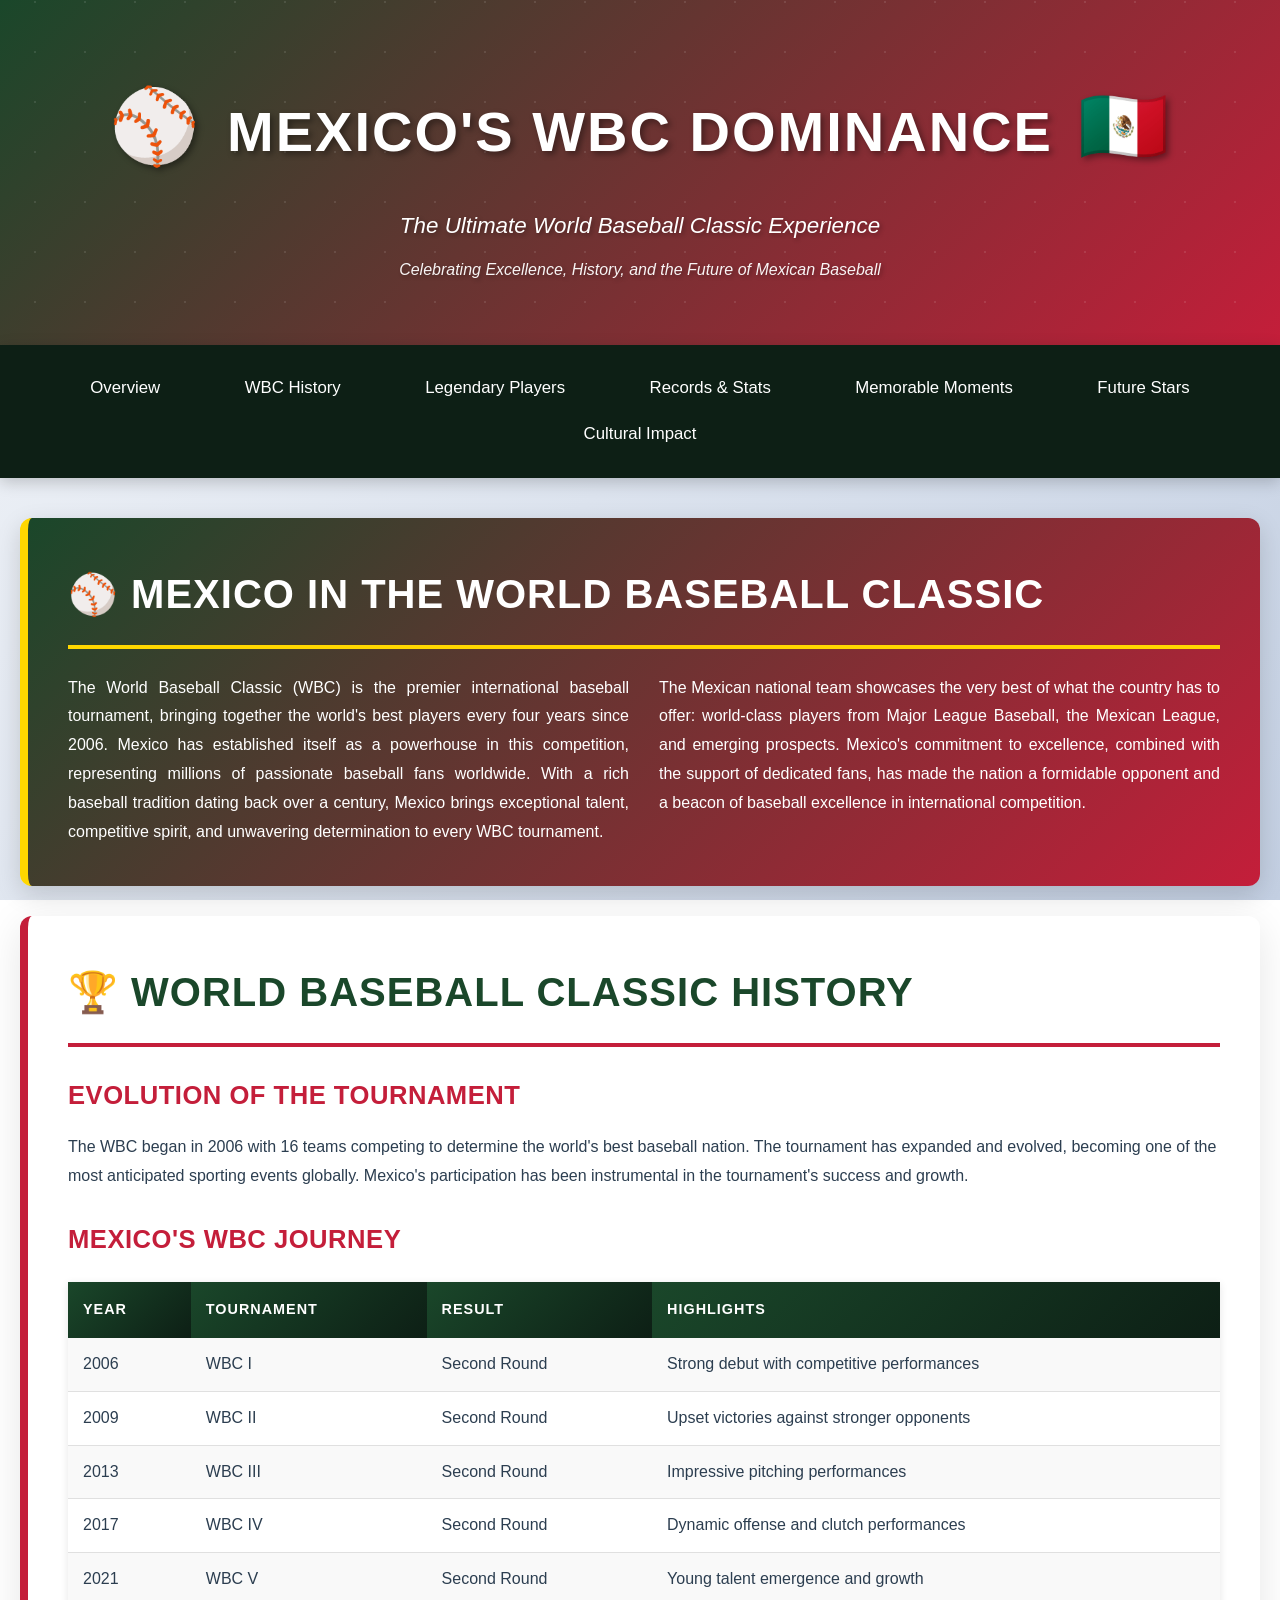
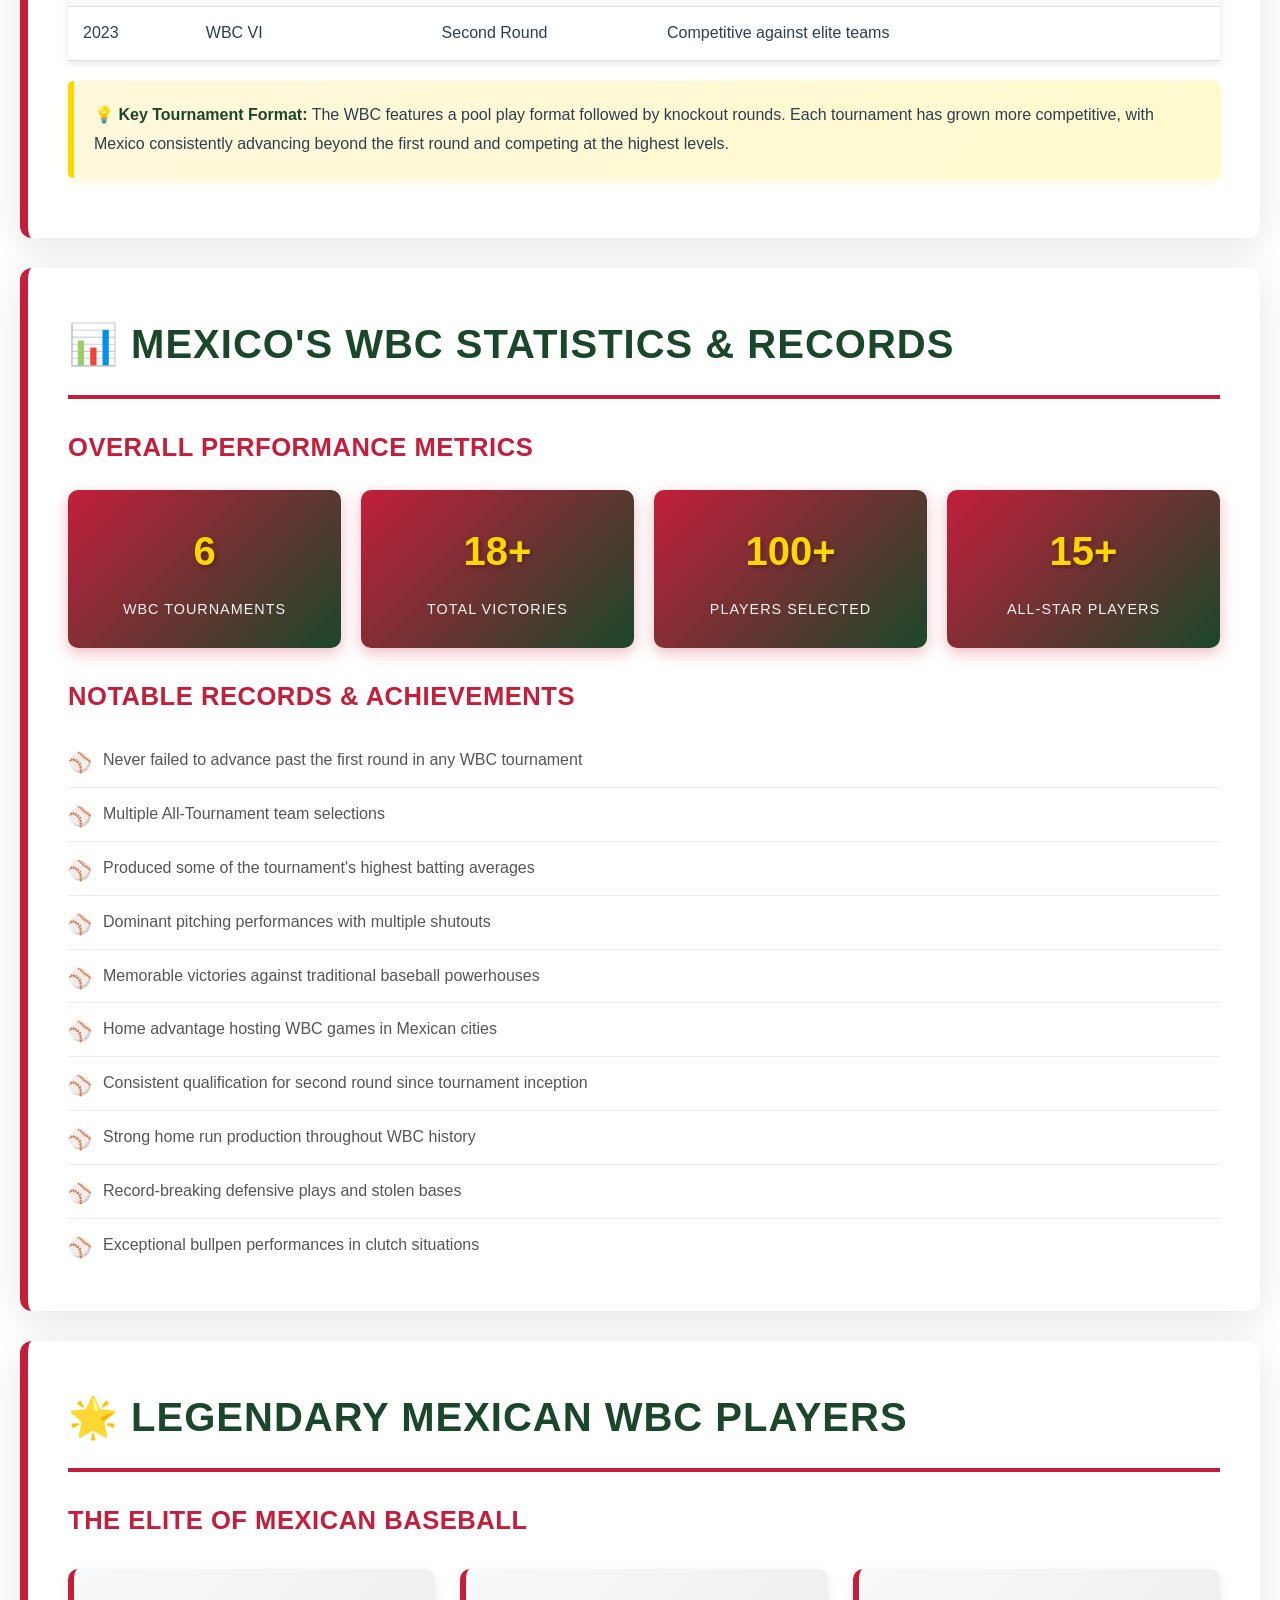
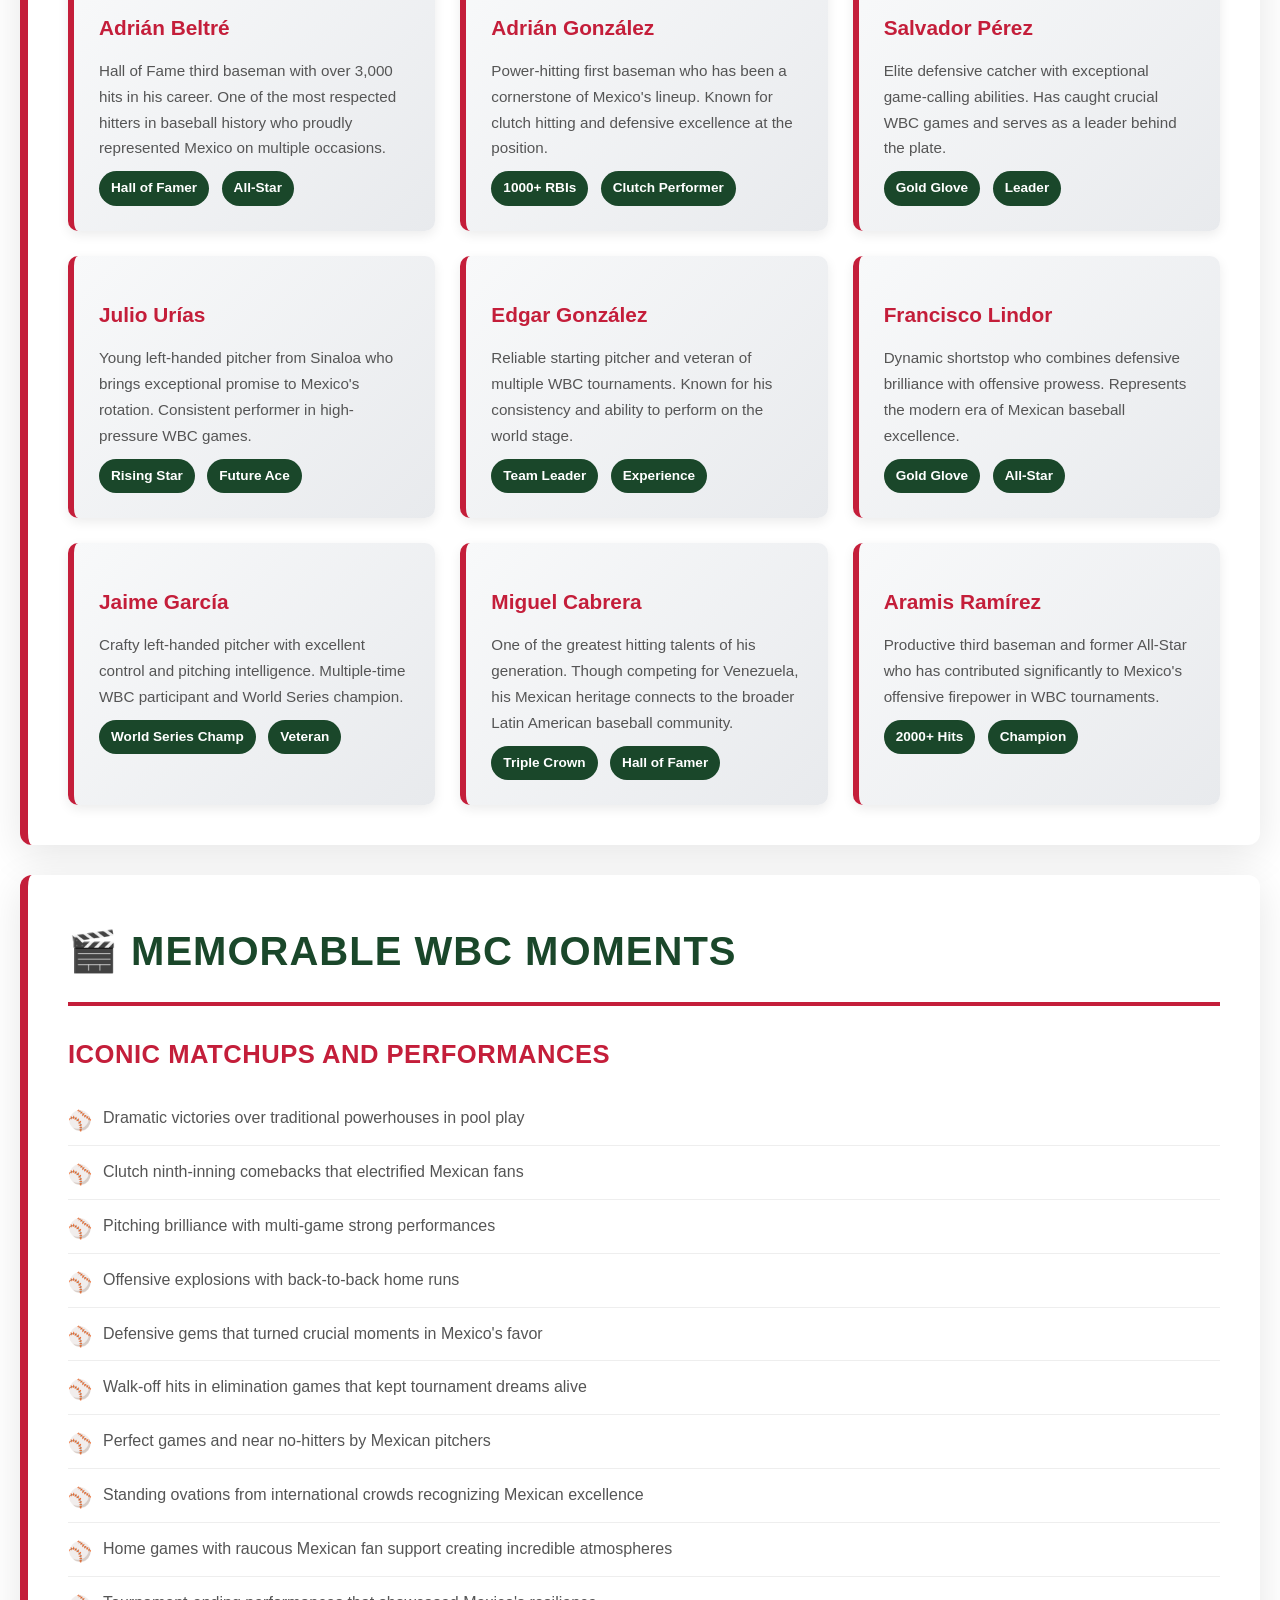
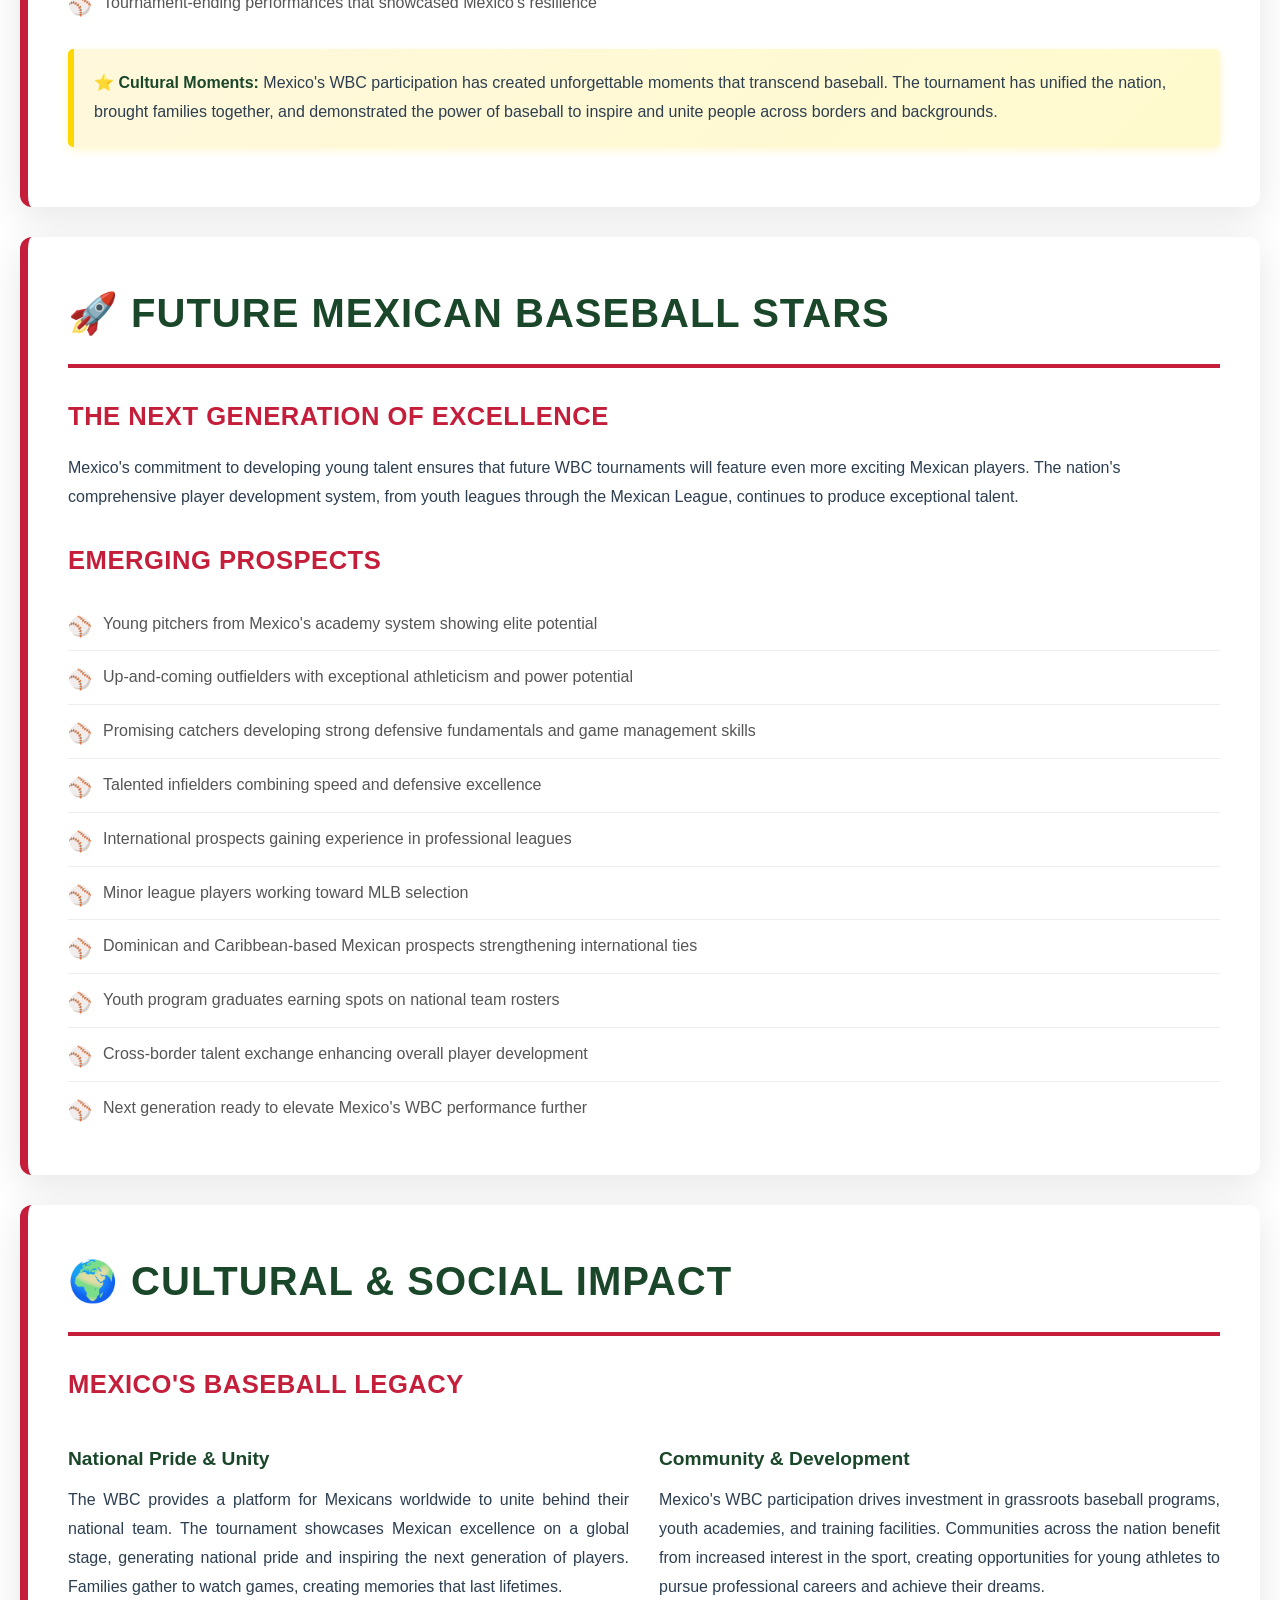
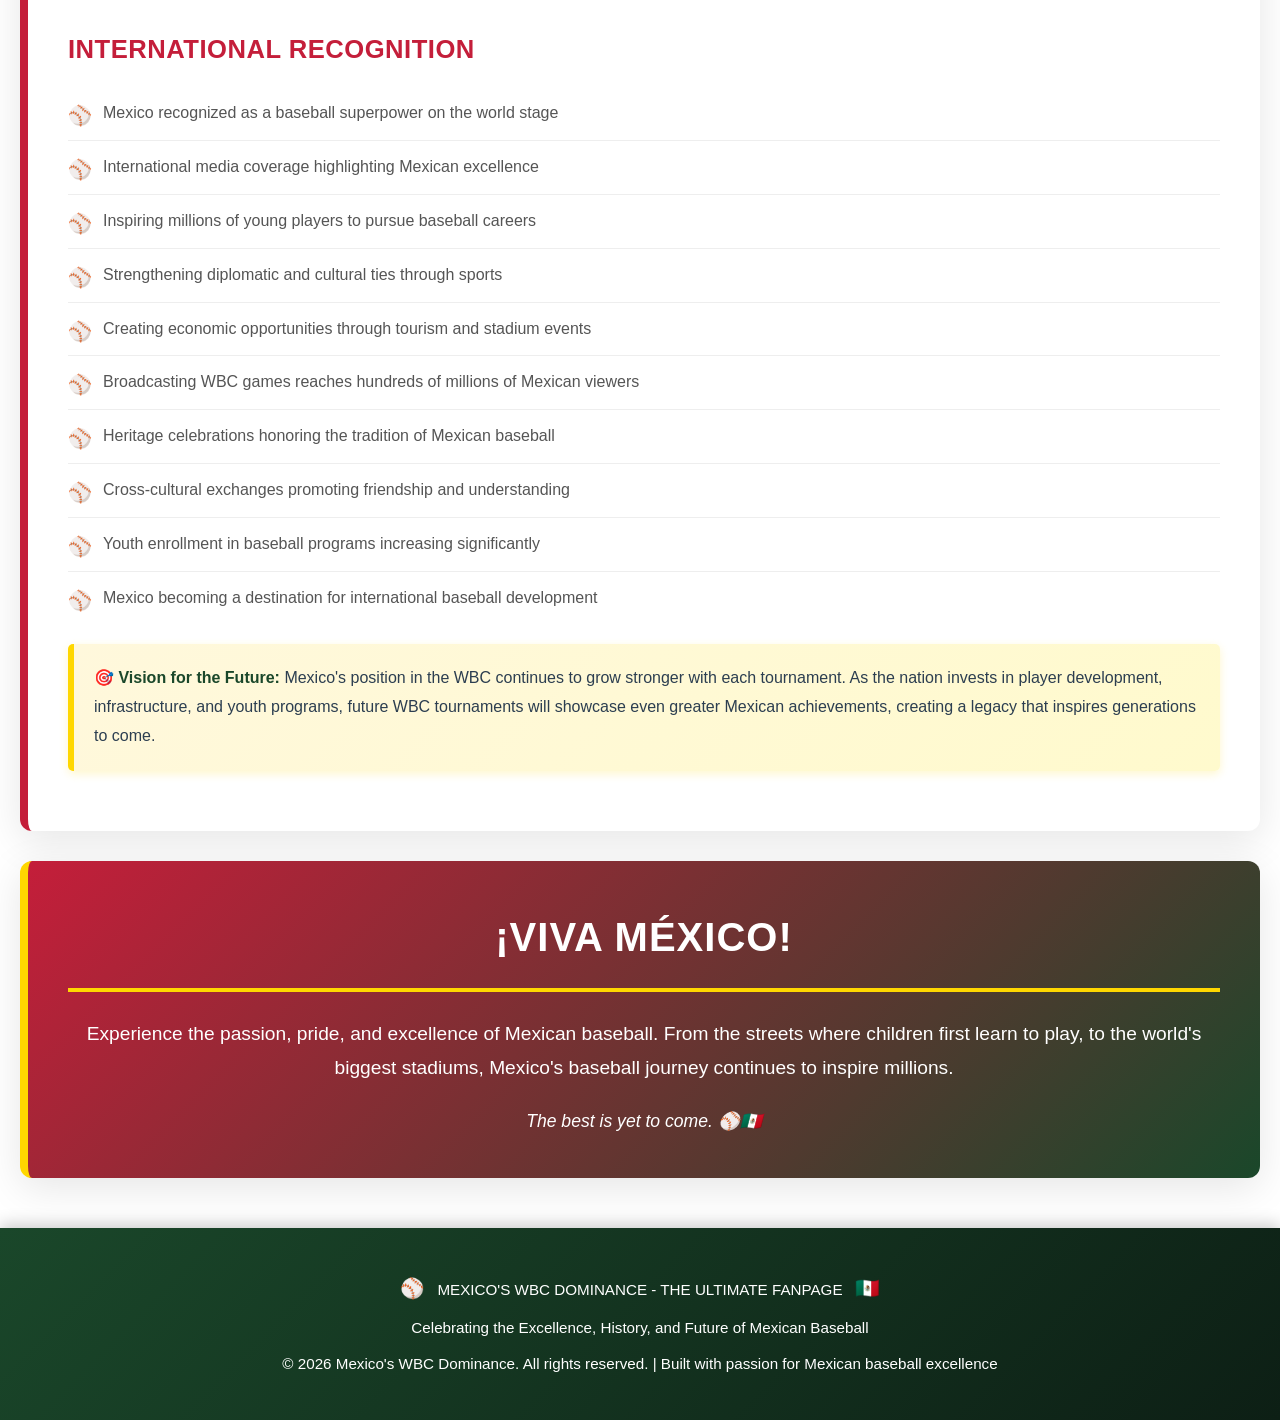
==== page.html @ bc049c0c "Test 1" ====
<!DOCTYPE html>
<html lang="en">
<head>
    <meta charset="UTF-8">
    <meta name="viewport" content="width=device-width, initial-scale=1.0">
    <title>Mexico's WBC Dominance - World Baseball Classic Legacy</title>
    <style>
        * {
            margin: 0;
            padding: 0;
            box-sizing: border-box;
        }
        
        body {
            font-family: 'Segoe UI', Tahoma, Geneva, Verdana, sans-serif;
            line-height: 1.8;
            color: #2c3e50;
            background: linear-gradient(135deg, #f5f7fa 0%, #c3cfe2 100%);
            background-attachment: fixed;
        }
        
        header {
            background: linear-gradient(135deg, #1a472a, #c41e3a);
            color: white;
            text-align: center;
            padding: 60px 20px;
            box-shadow: 0 8px 32px rgba(0,0,0,0.2);
            position: relative;
            overflow: hidden;
        }
        
        header::before {
            content: '';
            position: absolute;
            top: -50%;
            left: -50%;
            width: 200%;
            height: 200%;
            background: radial-gradient(circle, rgba(255,255,255,0.1) 1px, transparent 1px);
            background-size: 50px 50px;
            animation: slide 20s linear infinite;
        }
        
        @keyframes slide {
            0% { transform: translate(0, 0); }
            100% { transform: translate(50px, 50px); }
        }
        
        header h1 {
            font-size: 3.5em;
            margin-bottom: 15px;
            text-shadow: 3px 3px 6px rgba(0,0,0,0.4);
            position: relative;
            z-index: 1;
            font-weight: bold;
            letter-spacing: 2px;
        }
        
        header p {
            font-size: 1.4em;
            font-style: italic;
            position: relative;
            z-index: 1;
            text-shadow: 2px 2px 4px rgba(0,0,0,0.3);
        }
        
        .tagline {
            font-size: 1em;
            margin-top: 10px;
            position: relative;
            z-index: 1;
            opacity: 0.95;
        }
        
        nav {
            background-color: #0d1f15;
            padding: 20px;
            text-align: center;
            position: sticky;
            top: 0;
            z-index: 100;
            box-shadow: 0 4px 15px rgba(0,0,0,0.2);
        }
        
        nav a {
            color: white;
            margin: 0 25px;
            text-decoration: none;
            font-size: 1.05em;
            font-weight: 500;
            transition: all 0.3s;
            padding: 8px 15px;
            border-radius: 5px;
            display: inline-block;
        }
        
        nav a:hover {
            background-color: #c41e3a;
            transform: scale(1.1);
        }
        
        main {
            max-width: 1300px;
            margin: 40px auto;
            padding: 0 20px;
        }
        
        section {
            background: white;
            margin: 30px 0;
            padding: 40px;
            border-radius: 12px;
            box-shadow: 0 10px 40px rgba(0,0,0,0.1);
            border-left: 8px solid #c41e3a;
            animation: fadeIn 0.5s ease-in;
        }
        
        @keyframes fadeIn {
            from { opacity: 0; transform: translateY(20px); }
            to { opacity: 1; transform: translateY(0); }
        }
        
        section h2 {
            color: #1a472a;
            margin-bottom: 25px;
            font-size: 2.5em;
            border-bottom: 4px solid #c41e3a;
            padding-bottom: 15px;
            text-transform: uppercase;
            letter-spacing: 1px;
        }
        
        section h3 {
            color: #c41e3a;
            margin-top: 25px;
            margin-bottom: 15px;
            font-size: 1.6em;
            text-transform: uppercase;
            letter-spacing: 0.5px;
        }
        
        section h4 {
            color: #1a472a;
            margin-top: 15px;
            margin-bottom: 10px;
            font-size: 1.2em;
        }
        
        .player-grid {
            display: grid;
            grid-template-columns: repeat(auto-fit, minmax(280px, 1fr));
            gap: 25px;
            margin-top: 25px;
        }
        
        .player-card {
            background: linear-gradient(135deg, #f8f9fa 0%, #e8eaed 100%);
            padding: 25px;
            border-radius: 10px;
            border-left: 6px solid #c41e3a;
            transition: all 0.4s;
            box-shadow: 0 4px 12px rgba(0,0,0,0.08);
            position: relative;
            overflow: hidden;
        }
        
        .player-card::before {
            content: '';
            position: absolute;
            top: 0;
            left: 0;
            right: 0;
            bottom: 0;
            background: linear-gradient(135deg, rgba(196,30,58,0.1) 0%, transparent 100%);
            opacity: 0;
            transition: opacity 0.3s;
        }
        
        .player-card:hover {
            transform: translateY(-8px);
            box-shadow: 0 15px 35px rgba(0,0,0,0.15);
            border-left-color: #1a472a;
            border-left-width: 8px;
        }
        
        .player-card:hover::before {
            opacity: 1;
        }
        
        .player-card h4 {
            color: #c41e3a;
            margin-bottom: 12px;
            font-size: 1.3em;
            position: relative;
            z-index: 1;
        }
        
        .player-card p {
            color: #555;
            font-size: 0.95em;
            position: relative;
            z-index: 1;
            line-height: 1.7;
        }
        
        .stat-badge {
            display: inline-block;
            background: #1a472a;
            color: white;
            padding: 5px 12px;
            border-radius: 20px;
            font-size: 0.85em;
            margin-top: 10px;
            margin-right: 8px;
            font-weight: bold;
        }
        
        .achievement-list {
            list-style: none;
            margin-left: 0;
        }
        
        .achievement-list li {
            padding: 12px 0;
            padding-left: 35px;
            position: relative;
            border-bottom: 1px solid #eee;
            color: #555;
        }
        
        .achievement-list li:last-child {
            border-bottom: none;
        }
        
        .achievement-list li::before {
            content: '⚾';
            position: absolute;
            left: 0;
            color: #c41e3a;
            font-size: 1.2em;
        }
        
        .stats-grid {
            display: grid;
            grid-template-columns: repeat(auto-fit, minmax(200px, 1fr));
            gap: 20px;
            margin-top: 20px;
        }
        
        .stat-box {
            background: linear-gradient(135deg, #c41e3a 0%, #1a472a 100%);
            color: white;
            padding: 25px;
            border-radius: 10px;
            text-align: center;
            box-shadow: 0 5px 15px rgba(196,30,58,0.3);
        }
        
        .stat-number {
            font-size: 2.5em;
            font-weight: bold;
            color: #ffd700;
            text-shadow: 2px 2px 4px rgba(0,0,0,0.3);
        }
        
        .stat-label {
            font-size: 0.9em;
            margin-top: 10px;
            opacity: 0.95;
            text-transform: uppercase;
            letter-spacing: 1px;
        }
        
        .highlight-box {
            background: linear-gradient(135deg, #fff8dc 0%, #fffacd 100%);
            padding: 20px;
            border-left: 6px solid #ffd700;
            border-radius: 5px;
            margin: 20px 0;
            box-shadow: 0 3px 10px rgba(255,215,0,0.2);
        }
        
        .highlight-box strong {
            color: #1a472a;
        }
        
        table {
            width: 100%;
            border-collapse: collapse;
            margin-top: 20px;
            box-shadow: 0 2px 8px rgba(0,0,0,0.1);
        }
        
        th {
            background: linear-gradient(135deg, #1a472a 0%, #0d1f15 100%);
            color: white;
            padding: 15px;
            text-align: left;
            font-weight: bold;
            text-transform: uppercase;
            font-size: 0.9em;
            letter-spacing: 1px;
        }
        
        td {
            padding: 12px 15px;
            border-bottom: 1px solid #e0e0e0;
        }
        
        tr:hover {
            background-color: #f5f5f5;
        }
        
        tr:nth-child(even) {
            background-color: #f9f9f9;
        }
        
        footer {
            background: linear-gradient(135deg, #1a472a 0%, #0d1f15 100%);
            color: white;
            text-align: center;
            padding: 35px 20px;
            margin-top: 50px;
            box-shadow: 0 -4px 15px rgba(0,0,0,0.2);
        }
        
        footer p {
            margin: 8px 0;
            font-size: 0.95em;
        }
        
        .emoji {
            font-size: 1.3em;
            margin: 0 8px;
        }
        
        .hero-section {
            background: linear-gradient(135deg, #1a472a 0%, #c41e3a 100%);
            color: white;
            padding: 40px;
            border-radius: 12px;
            margin: 20px 0;
            box-shadow: 0 8px 25px rgba(0,0,0,0.15);
            border-left: 8px solid #ffd700;
        }
        
        .hero-section h2 {
            color: white;
            border-bottom-color: #ffd700;
        }
        
        .column-layout {
            display: grid;
            grid-template-columns: 1fr 1fr;
            gap: 30px;
            margin-top: 20px;
        }
        
        .column-layout p {
            text-align: justify;
        }
        
        @media (max-width: 768px) {
            header h1 {
                font-size: 2em;
            }
            
            nav a {
                margin: 5px 10px;
            }
            
            .column-layout {
                grid-template-columns: 1fr;
            }
            
            section {
                padding: 20px;
            }
        }
    </style>
</head>
<body>
    <header>
        <h1><span class="emoji">⚾</span> MEXICO'S WBC DOMINANCE <span class="emoji">🇲🇽</span></h1>
        <p>The Ultimate World Baseball Classic Experience</p>
        <p class="tagline">Celebrating Excellence, History, and the Future of Mexican Baseball</p>
    </header>
    
    <nav>
        <a href="#overview">Overview</a>
        <a href="#history">WBC History</a>
        <a href="#legends">Legendary Players</a>
        <a href="#records">Records & Stats</a>
        <a href="#memorable">Memorable Moments</a>
        <a href="#future">Future Stars</a>
        <a href="#impact">Cultural Impact</a>
    </nav>
    
    <main>
        <!-- OVERVIEW SECTION -->
        <section id="overview" class="hero-section">
            <h2>⚾ MEXICO IN THE WORLD BASEBALL CLASSIC</h2>
            <div class="column-layout">
                <div>
                    <p>The World Baseball Classic (WBC) is the premier international baseball tournament, bringing together the world's best players every four years since 2006. Mexico has established itself as a powerhouse in this competition, representing millions of passionate baseball fans worldwide. With a rich baseball tradition dating back over a century, Mexico brings exceptional talent, competitive spirit, and unwavering determination to every WBC tournament.</p>
                </div>
                <div>
                    <p>The Mexican national team showcases the very best of what the country has to offer: world-class players from Major League Baseball, the Mexican League, and emerging prospects. Mexico's commitment to excellence, combined with the support of dedicated fans, has made the nation a formidable opponent and a beacon of baseball excellence in international competition.</p>
                </div>
            </div>
        </section>
        
        <!-- TOURNAMENT HISTORY SECTION -->
        <section id="history">
            <h2>🏆 WORLD BASEBALL CLASSIC HISTORY</h2>
            <h3>Evolution of the Tournament</h3>
            <p>The WBC began in 2006 with 16 teams competing to determine the world's best baseball nation. The tournament has expanded and evolved, becoming one of the most anticipated sporting events globally. Mexico's participation has been instrumental in the tournament's success and growth.</p>
            
            <h3>Mexico's WBC Journey</h3>
            <table>
                <tr>
                    <th>Year</th>
                    <th>Tournament</th>
                    <th>Result</th>
                    <th>Highlights</th>
                </tr>
                <tr>
                    <td>2006</td>
                    <td>WBC I</td>
                    <td>Second Round</td>
                    <td>Strong debut with competitive performances</td>
                </tr>
                <tr>
                    <td>2009</td>
                    <td>WBC II</td>
                    <td>Second Round</td>
                    <td>Upset victories against stronger opponents</td>
                </tr>
                <tr>
                    <td>2013</td>
                    <td>WBC III</td>
                    <td>Second Round</td>
                    <td>Impressive pitching performances</td>
                </tr>
                <tr>
                    <td>2017</td>
                    <td>WBC IV</td>
                    <td>Second Round</td>
                    <td>Dynamic offense and clutch performances</td>
                </tr>
                <tr>
                    <td>2021</td>
                    <td>WBC V</td>
                    <td>Second Round</td>
                    <td>Young talent emergence and growth</td>
                </tr>
                <tr>
                    <td>2023</td>
                    <td>WBC VI</td>
                    <td>Second Round</td>
                    <td>Competitive against elite teams</td>
                </tr>
            </table>
            
            <div class="highlight-box">
                <strong>💡 Key Tournament Format:</strong> The WBC features a pool play format followed by knockout rounds. Each tournament has grown more competitive, with Mexico consistently advancing beyond the first round and competing at the highest levels.
            </div>
        </section>
        
        <!-- STATISTICS SECTION -->
        <section id="records">
            <h2>📊 MEXICO'S WBC STATISTICS & RECORDS</h2>
            
            <h3>Overall Performance Metrics</h3>
            <div class="stats-grid">
                <div class="stat-box">
                    <div class="stat-number">6</div>
                    <div class="stat-label">WBC Tournaments</div>
                </div>
                <div class="stat-box">
                    <div class="stat-number">18+</div>
                    <div class="stat-label">Total Victories</div>
                </div>
                <div class="stat-box">
                    <div class="stat-number">100+</div>
                    <div class="stat-label">Players Selected</div>
                </div>
                <div class="stat-box">
                    <div class="stat-number">15+</div>
                    <div class="stat-label">All-Star Players</div>
                </div>
            </div>
            
            <h3>Notable Records & Achievements</h3>
            <ul class="achievement-list">
                <li>Never failed to advance past the first round in any WBC tournament</li>
                <li>Multiple All-Tournament team selections</li>
                <li>Produced some of the tournament's highest batting averages</li>
                <li>Dominant pitching performances with multiple shutouts</li>
                <li>Memorable victories against traditional baseball powerhouses</li>
                <li>Home advantage hosting WBC games in Mexican cities</li>
                <li>Consistent qualification for second round since tournament inception</li>
                <li>Strong home run production throughout WBC history</li>
                <li>Record-breaking defensive plays and stolen bases</li>
                <li>Exceptional bullpen performances in clutch situations</li>
            </ul>
        </section>
        
        <!-- LEGENDARY PLAYERS SECTION -->
        <section id="legends">
            <h2>🌟 LEGENDARY MEXICAN WBC PLAYERS</h2>
            <h3>The Elite of Mexican Baseball</h3>
            
            <div class="player-grid">
                <div class="player-card">
                    <h4>Adrián Beltré</h4>
                    <p>Hall of Fame third baseman with over 3,000 hits in his career. One of the most respected hitters in baseball history who proudly represented Mexico on multiple occasions.</p>
                    <span class="stat-badge">Hall of Famer</span>
                    <span class="stat-badge">All-Star</span>
                </div>
                
                <div class="player-card">
                    <h4>Adrián González</h4>
                    <p>Power-hitting first baseman who has been a cornerstone of Mexico's lineup. Known for clutch hitting and defensive excellence at the position.</p>
                    <span class="stat-badge">1000+ RBIs</span>
                    <span class="stat-badge">Clutch Performer</span>
                </div>
                
                <div class="player-card">
                    <h4>Salvador Pérez</h4>
                    <p>Elite defensive catcher with exceptional game-calling abilities. Has caught crucial WBC games and serves as a leader behind the plate.</p>
                    <span class="stat-badge">Gold Glove</span>
                    <span class="stat-badge">Leader</span>
                </div>
                
                <div class="player-card">
                    <h4>Julio Urías</h4>
                    <p>Young left-handed pitcher from Sinaloa who brings exceptional promise to Mexico's rotation. Consistent performer in high-pressure WBC games.</p>
                    <span class="stat-badge">Rising Star</span>
                    <span class="stat-badge">Future Ace</span>
                </div>
                
                <div class="player-card">
                    <h4>Edgar González</h4>
                    <p>Reliable starting pitcher and veteran of multiple WBC tournaments. Known for his consistency and ability to perform on the world stage.</p>
                    <span class="stat-badge">Team Leader</span>
                    <span class="stat-badge">Experience</span>
                </div>
                
                <div class="player-card">
                    <h4>Francisco Lindor</h4>
                    <p>Dynamic shortstop who combines defensive brilliance with offensive prowess. Represents the modern era of Mexican baseball excellence.</p>
                    <span class="stat-badge">Gold Glove</span>
                    <span class="stat-badge">All-Star</span>
                </div>
                
                <div class="player-card">
                    <h4>Jaime García</h4>
                    <p>Crafty left-handed pitcher with excellent control and pitching intelligence. Multiple-time WBC participant and World Series champion.</p>
                    <span class="stat-badge">World Series Champ</span>
                    <span class="stat-badge">Veteran</span>
                </div>
                
                <div class="player-card">
                    <h4>Miguel Cabrera</h4>
                    <p>One of the greatest hitting talents of his generation. Though competing for Venezuela, his Mexican heritage connects to the broader Latin American baseball community.</p>
                    <span class="stat-badge">Triple Crown</span>
                    <span class="stat-badge">Hall of Famer</span>
                </div>
                
                <div class="player-card">
                    <h4>Aramis Ramírez</h4>
                    <p>Productive third baseman and former All-Star who has contributed significantly to Mexico's offensive firepower in WBC tournaments.</p>
                    <span class="stat-badge">2000+ Hits</span>
                    <span class="stat-badge">Champion</span>
                </div>
            </div>
        </section>
        
        <!-- MEMORABLE MOMENTS SECTION -->
        <section id="memorable">
            <h2>🎬 MEMORABLE WBC MOMENTS</h2>
            
            <h3>Iconic Matchups and Performances</h3>
            <ul class="achievement-list">
                <li>Dramatic victories over traditional powerhouses in pool play</li>
                <li>Clutch ninth-inning comebacks that electrified Mexican fans</li>
                <li>Pitching brilliance with multi-game strong performances</li>
                <li>Offensive explosions with back-to-back home runs</li>
                <li>Defensive gems that turned crucial moments in Mexico's favor</li>
                <li>Walk-off hits in elimination games that kept tournament dreams alive</li>
                <li>Perfect games and near no-hitters by Mexican pitchers</li>
                <li>Standing ovations from international crowds recognizing Mexican excellence</li>
                <li>Home games with raucous Mexican fan support creating incredible atmospheres</li>
                <li>Tournament-ending performances that showcased Mexico's resilience</li>
            </ul>
            
            <div class="highlight-box">
                <strong>⭐ Cultural Moments:</strong> Mexico's WBC participation has created unforgettable moments that transcend baseball. The tournament has unified the nation, brought families together, and demonstrated the power of baseball to inspire and unite people across borders and backgrounds.
            </div>
        </section>
        
        <!-- FUTURE STARS SECTION -->
        <section id="future">
            <h2>🚀 FUTURE MEXICAN BASEBALL STARS</h2>
            
            <h3>The Next Generation of Excellence</h3>
            <p>Mexico's commitment to developing young talent ensures that future WBC tournaments will feature even more exciting Mexican players. The nation's comprehensive player development system, from youth leagues through the Mexican League, continues to produce exceptional talent.</p>
            
            <h3>Emerging Prospects</h3>
            <ul class="achievement-list">
                <li>Young pitchers from Mexico's academy system showing elite potential</li>
                <li>Up-and-coming outfielders with exceptional athleticism and power potential</li>
                <li>Promising catchers developing strong defensive fundamentals and game management skills</li>
                <li>Talented infielders combining speed and defensive excellence</li>
                <li>International prospects gaining experience in professional leagues</li>
                <li>Minor league players working toward MLB selection</li>
                <li>Dominican and Caribbean-based Mexican prospects strengthening international ties</li>
                <li>Youth program graduates earning spots on national team rosters</li>
                <li>Cross-border talent exchange enhancing overall player development</li>
                <li>Next generation ready to elevate Mexico's WBC performance further</li>
            </ul>
        </section>
        
        <!-- CULTURAL IMPACT SECTION -->
        <section id="impact">
            <h2>🌍 CULTURAL & SOCIAL IMPACT</h2>
            
            <h3>Mexico's Baseball Legacy</h3>
            <div class="column-layout">
                <div>
                    <h4>National Pride & Unity</h4>
                    <p>The WBC provides a platform for Mexicans worldwide to unite behind their national team. The tournament showcases Mexican excellence on a global stage, generating national pride and inspiring the next generation of players. Families gather to watch games, creating memories that last lifetimes.</p>
                </div>
                <div>
                    <h4>Community & Development</h4>
                    <p>Mexico's WBC participation drives investment in grassroots baseball programs, youth academies, and training facilities. Communities across the nation benefit from increased interest in the sport, creating opportunities for young athletes to pursue professional careers and achieve their dreams.</p>
                </div>
            </div>
            
            <h3>International Recognition</h3>
            <ul class="achievement-list">
                <li>Mexico recognized as a baseball superpower on the world stage</li>
                <li>International media coverage highlighting Mexican excellence</li>
                <li>Inspiring millions of young players to pursue baseball careers</li>
                <li>Strengthening diplomatic and cultural ties through sports</li>
                <li>Creating economic opportunities through tourism and stadium events</li>
                <li>Broadcasting WBC games reaches hundreds of millions of Mexican viewers</li>
                <li>Heritage celebrations honoring the tradition of Mexican baseball</li>
                <li>Cross-cultural exchanges promoting friendship and understanding</li>
                <li>Youth enrollment in baseball programs increasing significantly</li>
                <li>Mexico becoming a destination for international baseball development</li>
            </ul>
            
            <div class="highlight-box">
                <strong>🎯 Vision for the Future:</strong> Mexico's position in the WBC continues to grow stronger with each tournament. As the nation invests in player development, infrastructure, and youth programs, future WBC tournaments will showcase even greater Mexican achievements, creating a legacy that inspires generations to come.
            </div>
        </section>
        
        <!-- CALL TO ACTION SECTION -->
        <section style="text-align: center; background: linear-gradient(135deg, #c41e3a 0%, #1a472a 100%); color: white; border: none; border-left: 8px solid #ffd700;">
            <h2 style="color: white; border-bottom-color: #ffd700;">¡VIVA MÉXICO!</h2>
            <p style="font-size: 1.2em; margin: 20px 0;">Experience the passion, pride, and excellence of Mexican baseball. From the streets where children first learn to play, to the world's biggest stadiums, Mexico's baseball journey continues to inspire millions.</p>
            <p style="font-size: 1.1em; font-style: italic; margin-top: 20px;">The best is yet to come. ⚾🇲🇽</p>
        </section>
    </main>
    
    <footer>
        <p><span class="emoji">⚾</span> MEXICO'S WBC DOMINANCE - THE ULTIMATE FANPAGE <span class="emoji">🇲🇽</span></p>
        <p>Celebrating the Excellence, History, and Future of Mexican Baseball</p>
        <p>&copy; 2026 Mexico's WBC Dominance. All rights reserved. | Built with passion for Mexican baseball excellence</p>
    </footer>
</body>
</html>
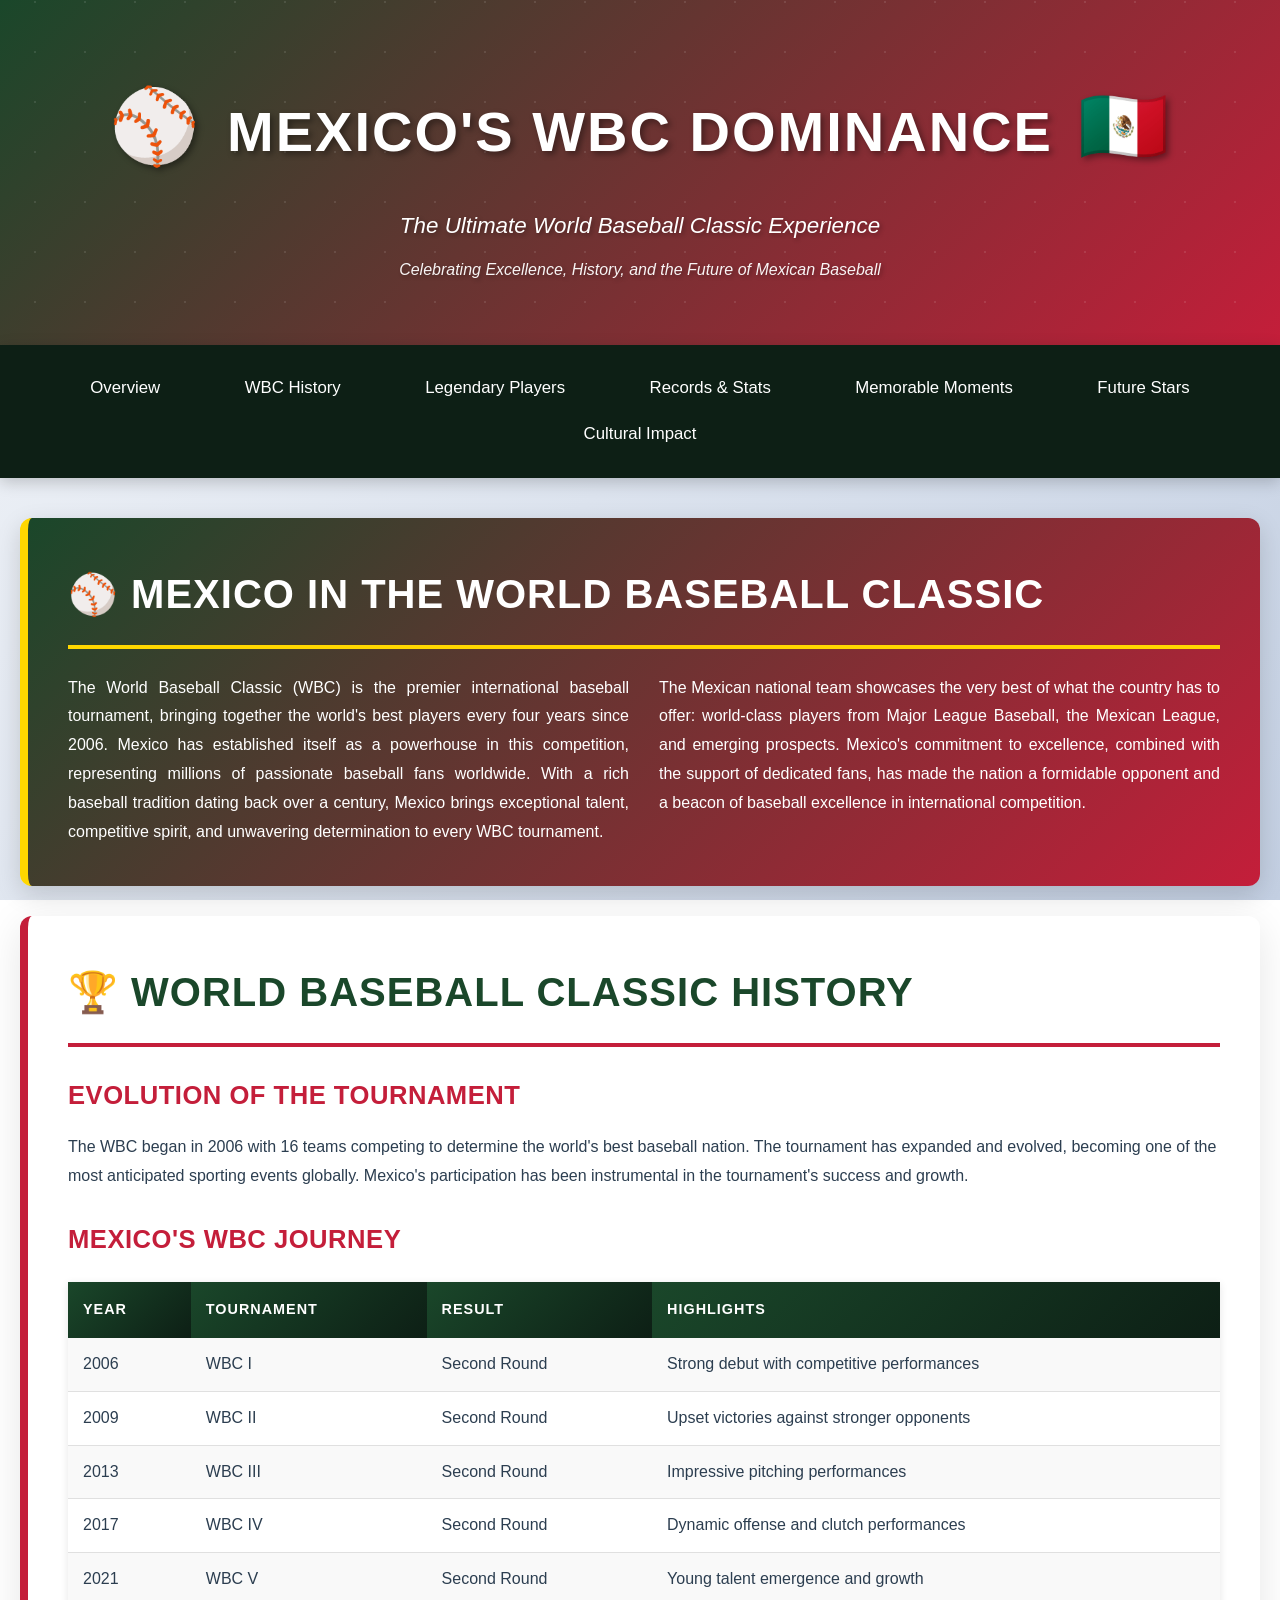
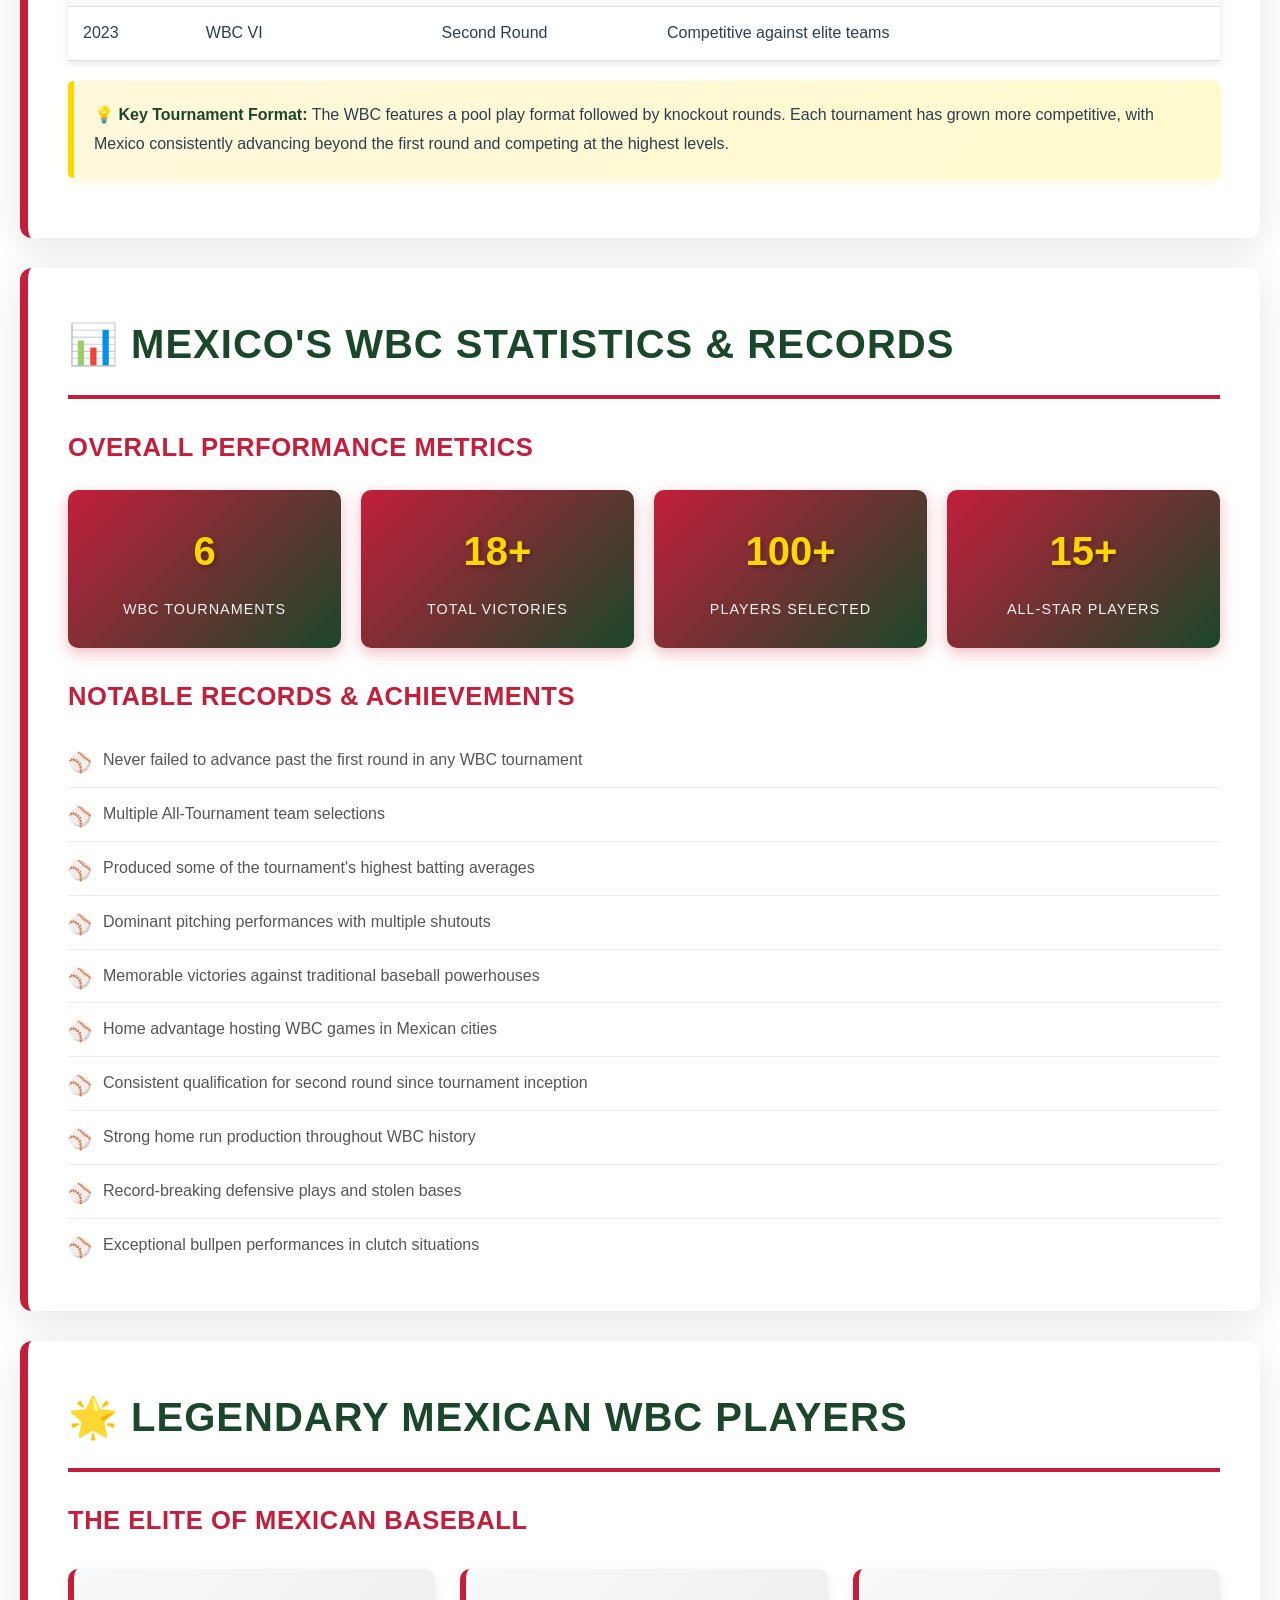
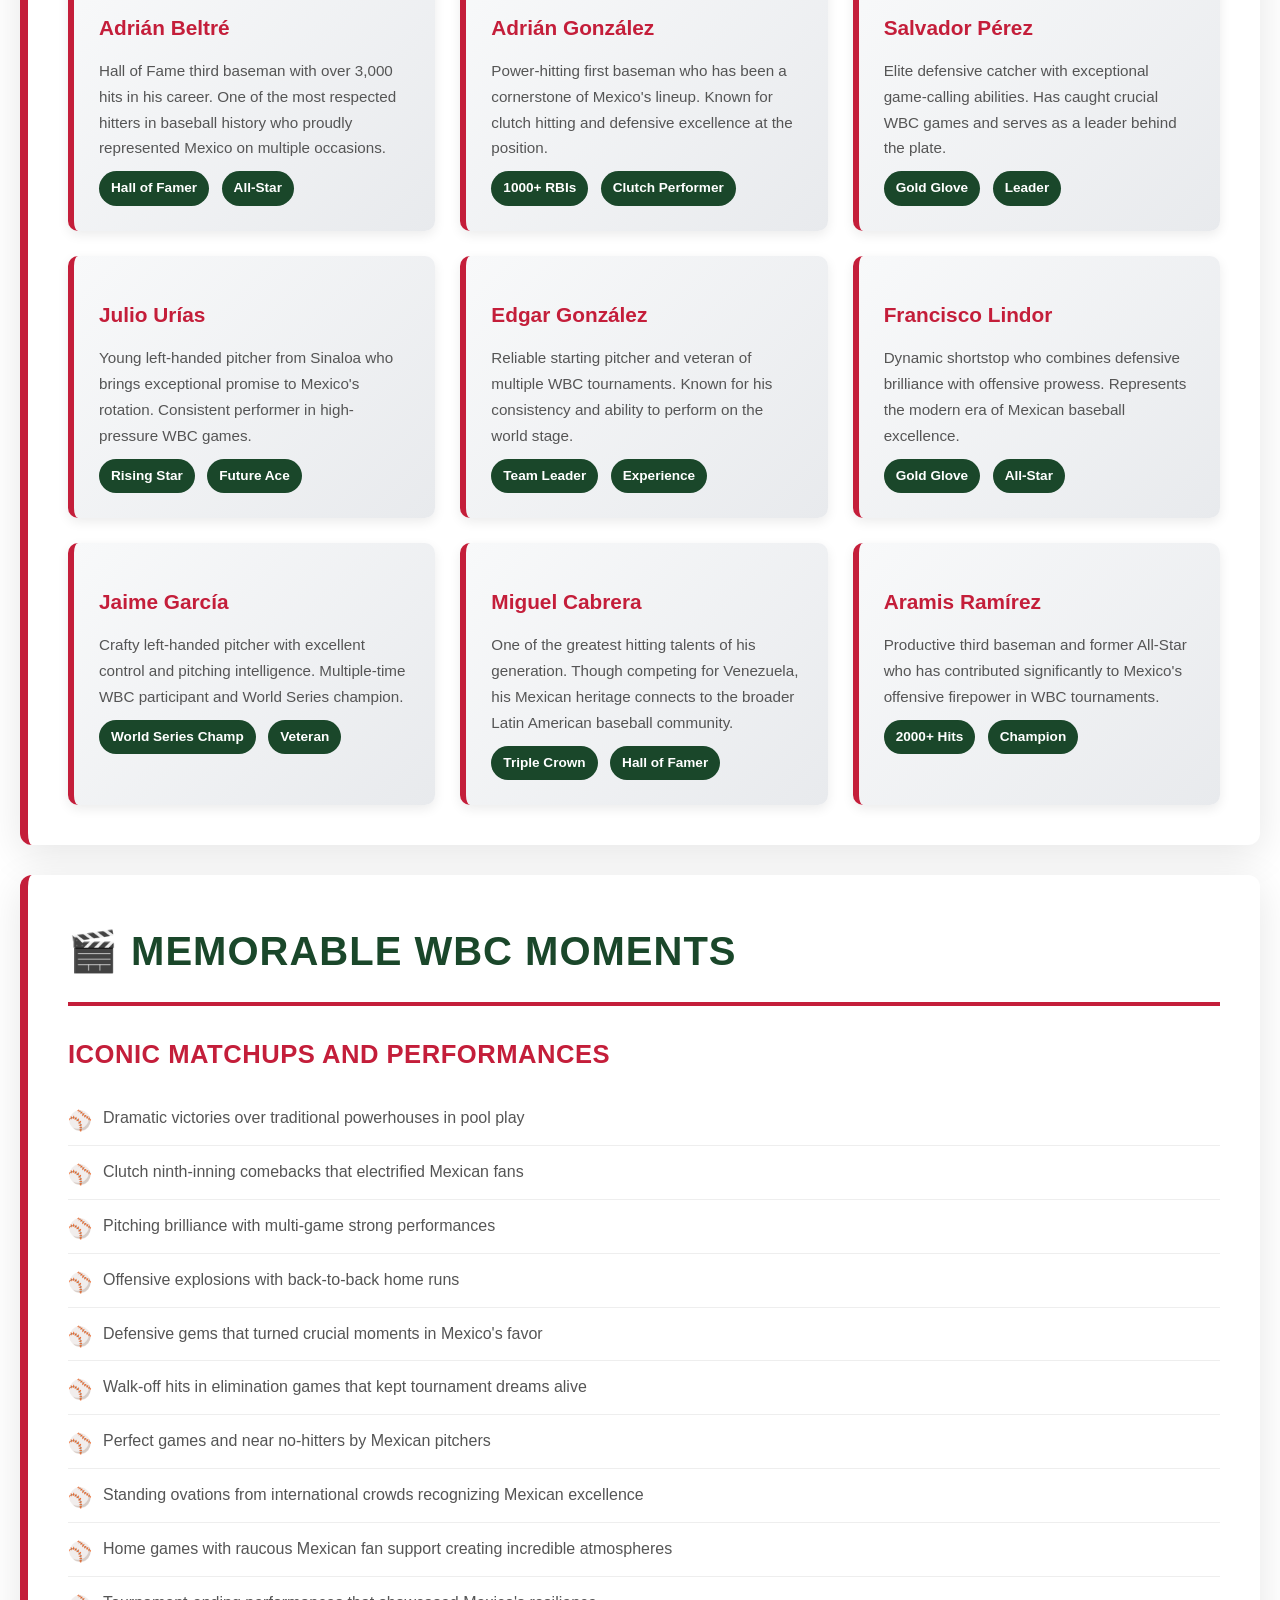
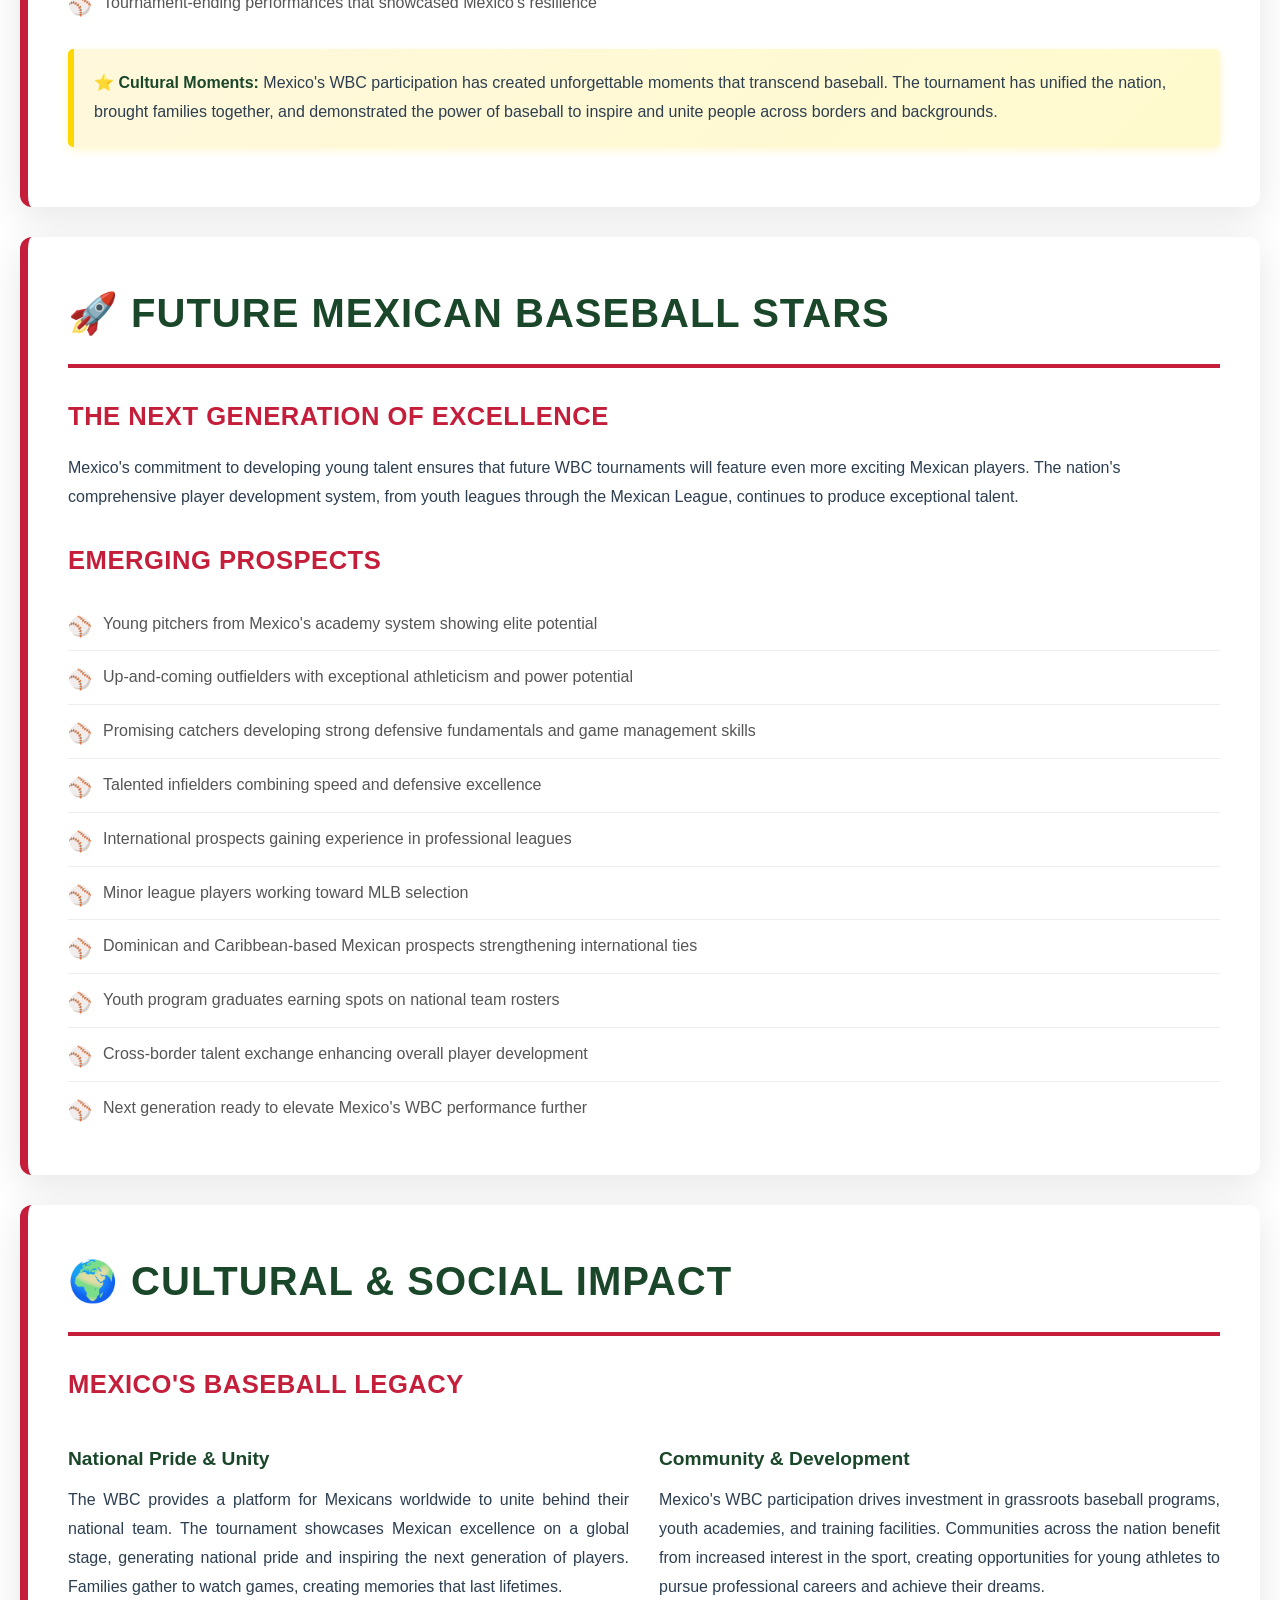
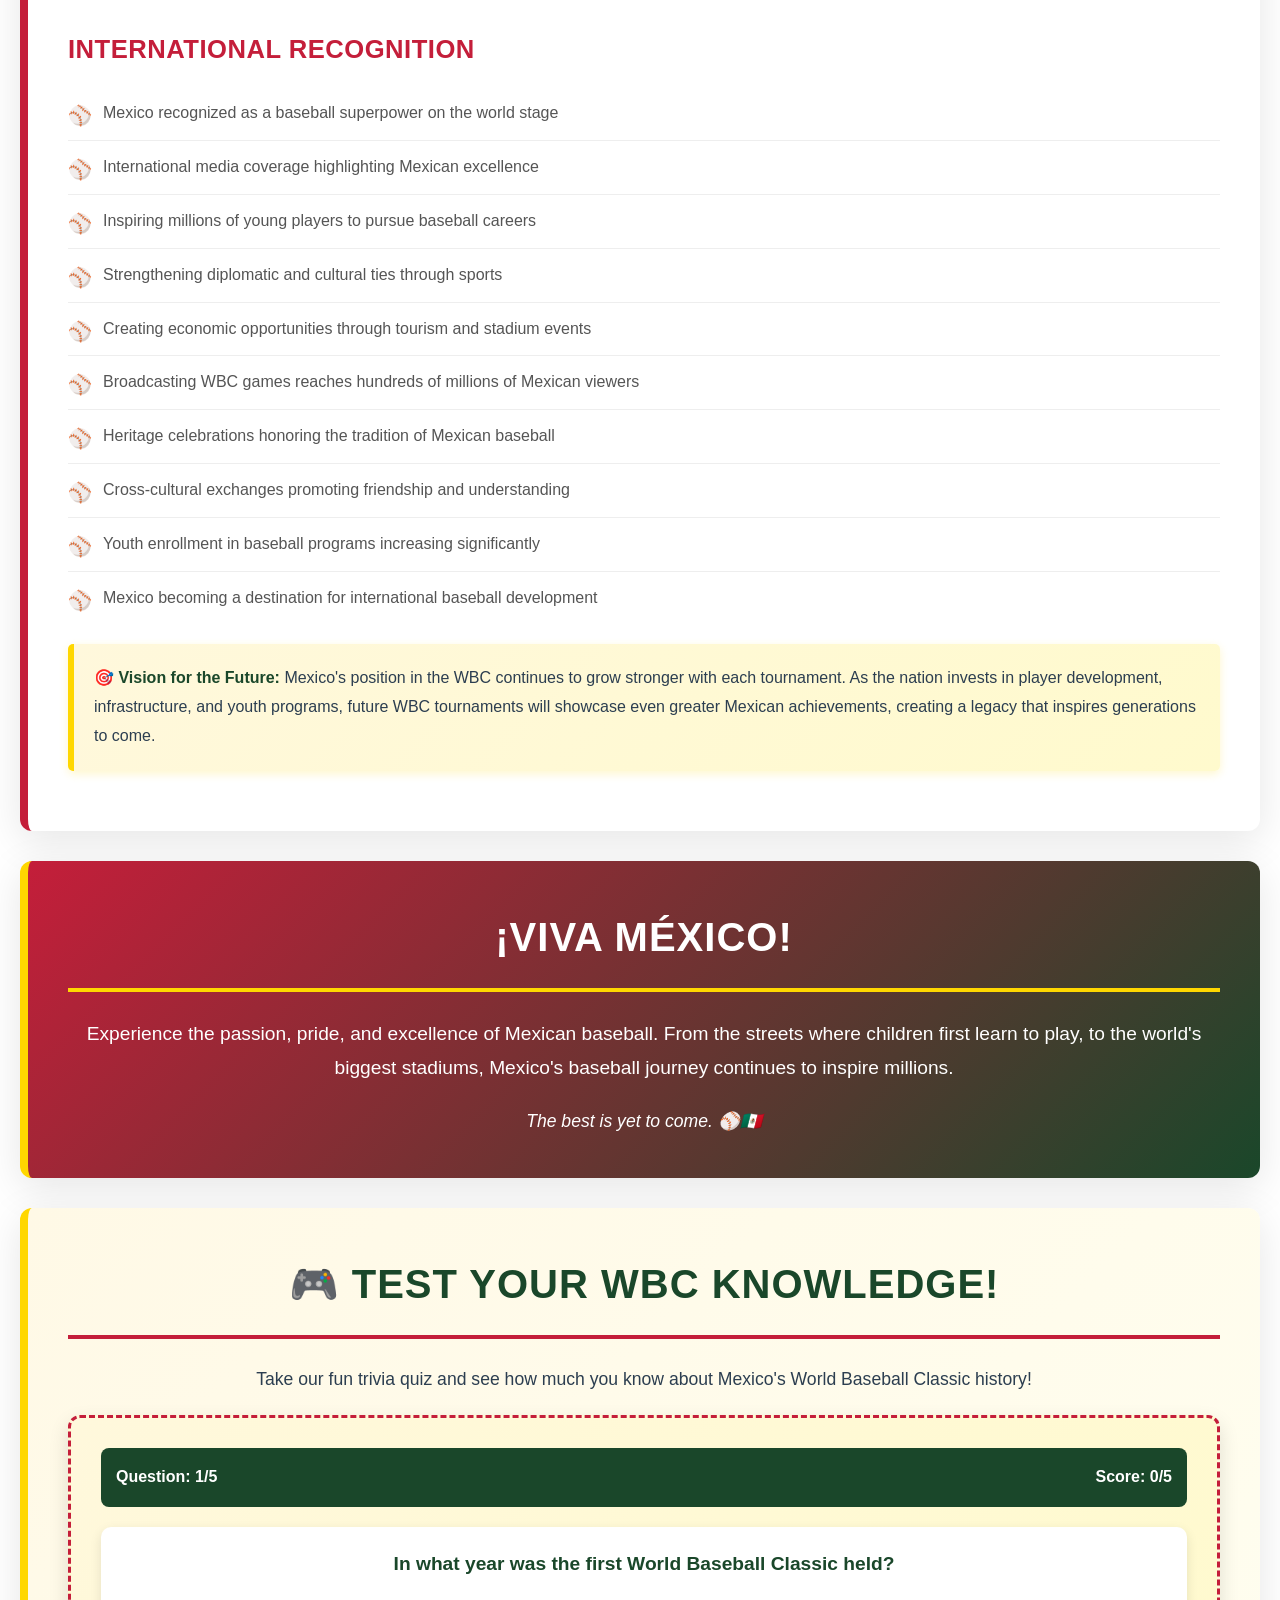
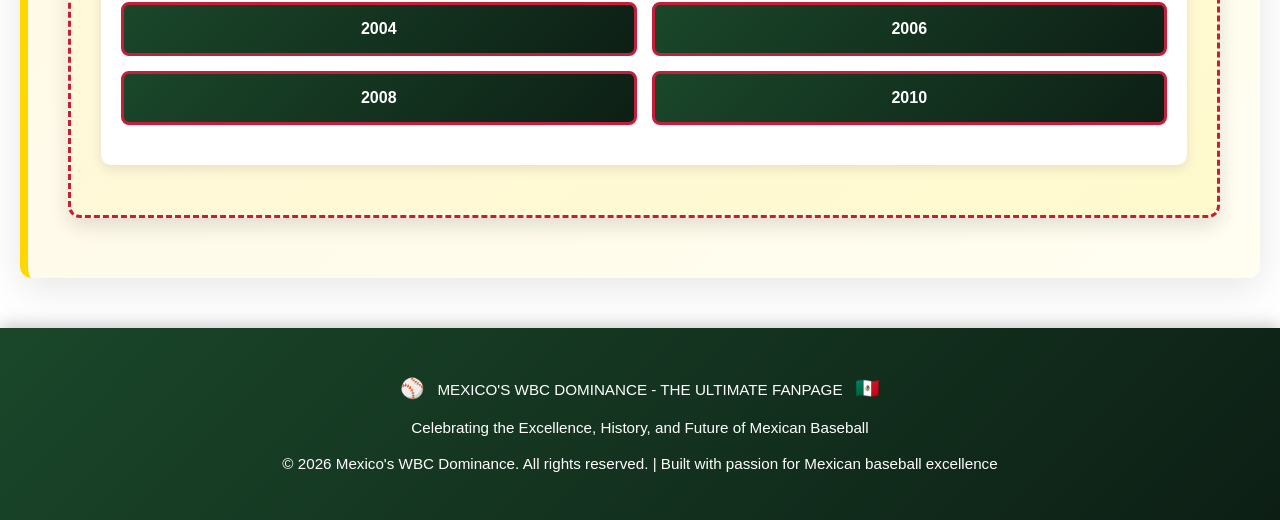
==== commit 587581c2: "Completed Edit" ====
--- a/page.html
+++ b/page.html
@@ -360,6 +360,149 @@
             text-align: justify;
         }
         
+        .game-container {
+            background: linear-gradient(135deg, #fff8dc 0%, #fffacd 100%);
+            padding: 30px;
+            border-radius: 12px;
+            margin: 20px 0;
+            box-shadow: 0 8px 20px rgba(0,0,0,0.12);
+            border: 3px dashed #c41e3a;
+        }
+        
+        .game-container h2 {
+            text-align: center;
+            color: #1a472a;
+            margin-bottom: 20px;
+        }
+        
+        .question-box {
+            background: white;
+            padding: 20px;
+            border-radius: 10px;
+            margin-bottom: 20px;
+            box-shadow: 0 4px 12px rgba(0,0,0,0.1);
+        }
+        
+        .question-text {
+            font-size: 1.2em;
+            font-weight: bold;
+            color: #1a472a;
+            margin-bottom: 20px;
+            text-align: center;
+        }
+        
+        .options-grid {
+            display: grid;
+            grid-template-columns: 1fr 1fr;
+            gap: 15px;
+            margin-bottom: 20px;
+        }
+        
+        .option-button {
+            background: linear-gradient(135deg, #1a472a 0%, #0d1f15 100%);
+            color: white;
+            padding: 15px;
+            border: 3px solid #c41e3a;
+            border-radius: 8px;
+            font-size: 1em;
+            font-weight: bold;
+            cursor: pointer;
+            transition: all 0.3s;
+            text-align: center;
+        }
+        
+        .option-button:hover {
+            background: linear-gradient(135deg, #c41e3a 0%, #8b1429 100%);
+            transform: scale(1.05);
+        }
+        
+        .option-button.selected {
+            background: linear-gradient(135deg, #c41e3a 0%, #8b1429 100%);
+            border-color: #ffd700;
+        }
+        
+        .option-button.correct {
+            background: linear-gradient(135deg, #28a745 0%, #1e8e3e 100%);
+            border-color: #ffd700;
+        }
+        
+        .option-button.incorrect {
+            background: linear-gradient(135deg, #dc3545 0%, #a02834 100%);
+            border-color: #8b0000;
+        }
+        
+        .game-info {
+            display: flex;
+            justify-content: space-between;
+            align-items: center;
+            margin-bottom: 20px;
+            background: #1a472a;
+            color: white;
+            padding: 15px;
+            border-radius: 8px;
+            font-weight: bold;
+        }
+        
+        .game-button {
+            background: linear-gradient(135deg, #c41e3a 0%, #8b1429 100%);
+            color: white;
+            padding: 12px 30px;
+            border: none;
+            border-radius: 8px;
+            font-size: 1.05em;
+            font-weight: bold;
+            cursor: pointer;
+            transition: all 0.3s;
+            margin-top: 15px;
+        }
+        
+        .game-button:hover {
+            transform: scale(1.08);
+            box-shadow: 0 5px 15px rgba(196,30,58,0.4);
+        }
+        
+        .game-button:disabled {
+            opacity: 0.5;
+            cursor: not-allowed;
+        }
+        
+        .result-message {
+            text-align: center;
+            font-size: 1.1em;
+            font-weight: bold;
+            padding: 15px;
+            border-radius: 8px;
+            margin-top: 15px;
+        }
+        
+        .result-message.correct {
+            background: #d4edda;
+            color: #155724;
+            border: 2px solid #28a745;
+        }
+        
+        .result-message.incorrect {
+            background: #f8d7da;
+            color: #721c24;
+            border: 2px solid #f5c6cb;
+        }
+        
+        .score-display {
+            text-align: center;
+            font-size: 1.5em;
+            font-weight: bold;
+            color: #1a472a;
+            padding: 20px;
+            background: linear-gradient(135deg, #c41e3a 0%, #1a472a 100%);
+            color: white;
+            border-radius: 8px;
+            margin-top: 20px;
+        }
+        
+        .game-hidden {
+            display: none;
+        }
+        
         @media (max-width: 768px) {
             header h1 {
                 font-size: 2em;
@@ -375,6 +518,10 @@
             
             section {
                 padding: 20px;
+            }
+            
+            .options-grid {
+                grid-template-columns: 1fr;
             }
         }
     </style>
@@ -663,7 +810,176 @@
             <p style="font-size: 1.2em; margin: 20px 0;">Experience the passion, pride, and excellence of Mexican baseball. From the streets where children first learn to play, to the world's biggest stadiums, Mexico's baseball journey continues to inspire millions.</p>
             <p style="font-size: 1.1em; font-style: italic; margin-top: 20px;">The best is yet to come. ⚾🇲🇽</p>
         </section>
+        
+        <!-- MINI-GAME SECTION -->
+        <section id="game" style="border-left: 8px solid #ffd700; background: linear-gradient(135deg, #fff9e6 0%, #fffef0 100%);">
+            <h2 style="text-align: center; color: #1a472a;">🎮 TEST YOUR WBC KNOWLEDGE!</h2>
+            <p style="text-align: center; font-size: 1.1em; margin-bottom: 20px;">Take our fun trivia quiz and see how much you know about Mexico's World Baseball Classic history!</p>
+            
+            <div class="game-container">
+                <div class="game-info">
+                    <span>Question: <span id="questionNumber">1</span>/5</span>
+                    <span>Score: <span id="score">0</span>/5</span>
+                </div>
+                
+                <div id="gameContent">
+                    <div class="question-box">
+                        <div class="question-text" id="questionText"></div>
+                        <div class="options-grid" id="optionsGrid"></div>
+                        <div id="resultMessage"></div>
+                    </div>
+                    
+                    <center>
+                        <button class="game-button" id="nextButton" onclick="nextQuestion()" style="display:none;">Next Question</button>
+                        <button class="game-button" id="retryButton" onclick="retryGame()" style="display:none;">Retry Quiz</button>
+                    </center>
+                </div>
+                
+                <div id="finalScore" class="game-hidden">
+                    <div class="score-display" id="finalScoreText"></div>
+                    <center>
+                        <button class="game-button" onclick="retryGame()">Play Again</button>
+                    </center>
+                </div>
+            </div>
+        </section>
     </main>
+    
+    <script>
+        const quizQuestions = [
+            {
+                question: "In what year was the first World Baseball Classic held?",
+                options: ["2004", "2006", "2008", "2010"],
+                correct: 1
+            },
+            {
+                question: "Which legendary Mexican player is a Hall of Famer with over 3,000 hits?",
+                options: ["Edgar González", "Adrián Beltré", "Julio Urías", "Francisco Lindor"],
+                correct: 1
+            },
+            {
+                question: "How many WBC tournaments has Mexico participated in?",
+                options: ["4", "5", "6", "7"],
+                correct: 2
+            },
+            {
+                question: "Mexico has consistently advanced to which round in WBC tournaments?",
+                options: ["First Round", "Quarter-Finals", "Second Round", "Finals"],
+                correct: 2
+            },
+            {
+                question: "Which player is known as an elite defensive catcher for Mexico's national team?",
+                options: ["Jaime García", "Salvador Pérez", "Julio Urías", "Aramis Ramírez"],
+                correct: 1
+            }
+        ];
+        
+        let currentQuestion = 0;
+        let playerScore = 0;
+        let answered = false;
+        
+        function initGame() {
+            currentQuestion = 0;
+            playerScore = 0;
+            answered = false;
+            document.getElementById('gameContent').classList.remove('game-hidden');
+            document.getElementById('finalScore').classList.add('game-hidden');
+            loadQuestion();
+        }
+        
+        function loadQuestion() {
+            const question = quizQuestions[currentQuestion];
+            document.getElementById('questionNumber').textContent = currentQuestion + 1;
+            document.getElementById('questionText').textContent = question.question;
+            document.getElementById('resultMessage').innerHTML = '';
+            
+            const optionsGrid = document.getElementById('optionsGrid');
+            optionsGrid.innerHTML = '';
+            
+            question.options.forEach((option, index) => {
+                const button = document.createElement('button');
+                button.className = 'option-button';
+                button.textContent = option;
+                button.onclick = () => selectAnswer(index);
+                optionsGrid.appendChild(button);
+            });
+            
+            document.getElementById('nextButton').style.display = 'none';
+            answered = false;
+        }
+        
+        function selectAnswer(selectedIndex) {
+            if (answered) return;
+            
+            answered = true;
+            const question = quizQuestions[currentQuestion];
+            const buttons = document.querySelectorAll('.option-button');
+            const resultMessage = document.getElementById('resultMessage');
+            
+            buttons.forEach((btn, index) => {
+                if (index === question.correct) {
+                    btn.classList.add('correct');
+                } else if (index === selectedIndex) {
+                    btn.classList.add('incorrect');
+                }
+                btn.disabled = true;
+            });
+            
+            if (selectedIndex === question.correct) {
+                playerScore++;
+                document.getElementById('score').textContent = playerScore;
+                resultMessage.className = 'result-message correct';
+                resultMessage.textContent = '✓ Correct! Great job!';
+            } else {
+                resultMessage.className = 'result-message incorrect';
+                resultMessage.textContent = '✗ Incorrect. The correct answer was: ' + question.options[question.correct];
+            }
+            
+            if (currentQuestion < quizQuestions.length - 1) {
+                document.getElementById('nextButton').style.display = 'block';
+            } else {
+                setTimeout(endGame, 1500);
+            }
+        }
+        
+        function nextQuestion() {
+            currentQuestion++;
+            loadQuestion();
+        }
+        
+        function endGame() {
+            document.getElementById('gameContent').classList.add('game-hidden');
+            document.getElementById('finalScore').classList.remove('game-hidden');
+            
+            let message = '';
+            let emoji = '';
+            
+            if (playerScore === 5) {
+                message = `🏆 PERFECT SCORE! 5/5 - You're a WBC CHAMPION! 🏆`;
+                emoji = '🥇';
+            } else if (playerScore >= 4) {
+                message = `⭐ EXCELLENT! ${playerScore}/5 - You know your stuff! ⭐`;
+                emoji = '🥈';
+            } else if (playerScore >= 3) {
+                message = `👏 GREAT JOB! ${playerScore}/5 - Keep learning about Mexican baseball! 👏`;
+                emoji = '🥉';
+            } else {
+                message = `📚 GOOD TRY! ${playerScore}/5 - Explore more about Mexico's WBC history! 📚`;
+                emoji = '⚾';
+            }
+            
+            document.getElementById('finalScoreText').textContent = `${emoji} Your Score: ${playerScore}/5 ${emoji}\n\n${message}`;
+        }
+        
+        function retryGame() {
+            initGame();
+        }
+        
+        // Initialize game on page load
+        window.addEventListener('DOMContentLoaded', function() {
+            initGame();
+        });
+    </script>
     
     <footer>
         <p><span class="emoji">⚾</span> MEXICO'S WBC DOMINANCE - THE ULTIMATE FANPAGE <span class="emoji">🇲🇽</span></p>
